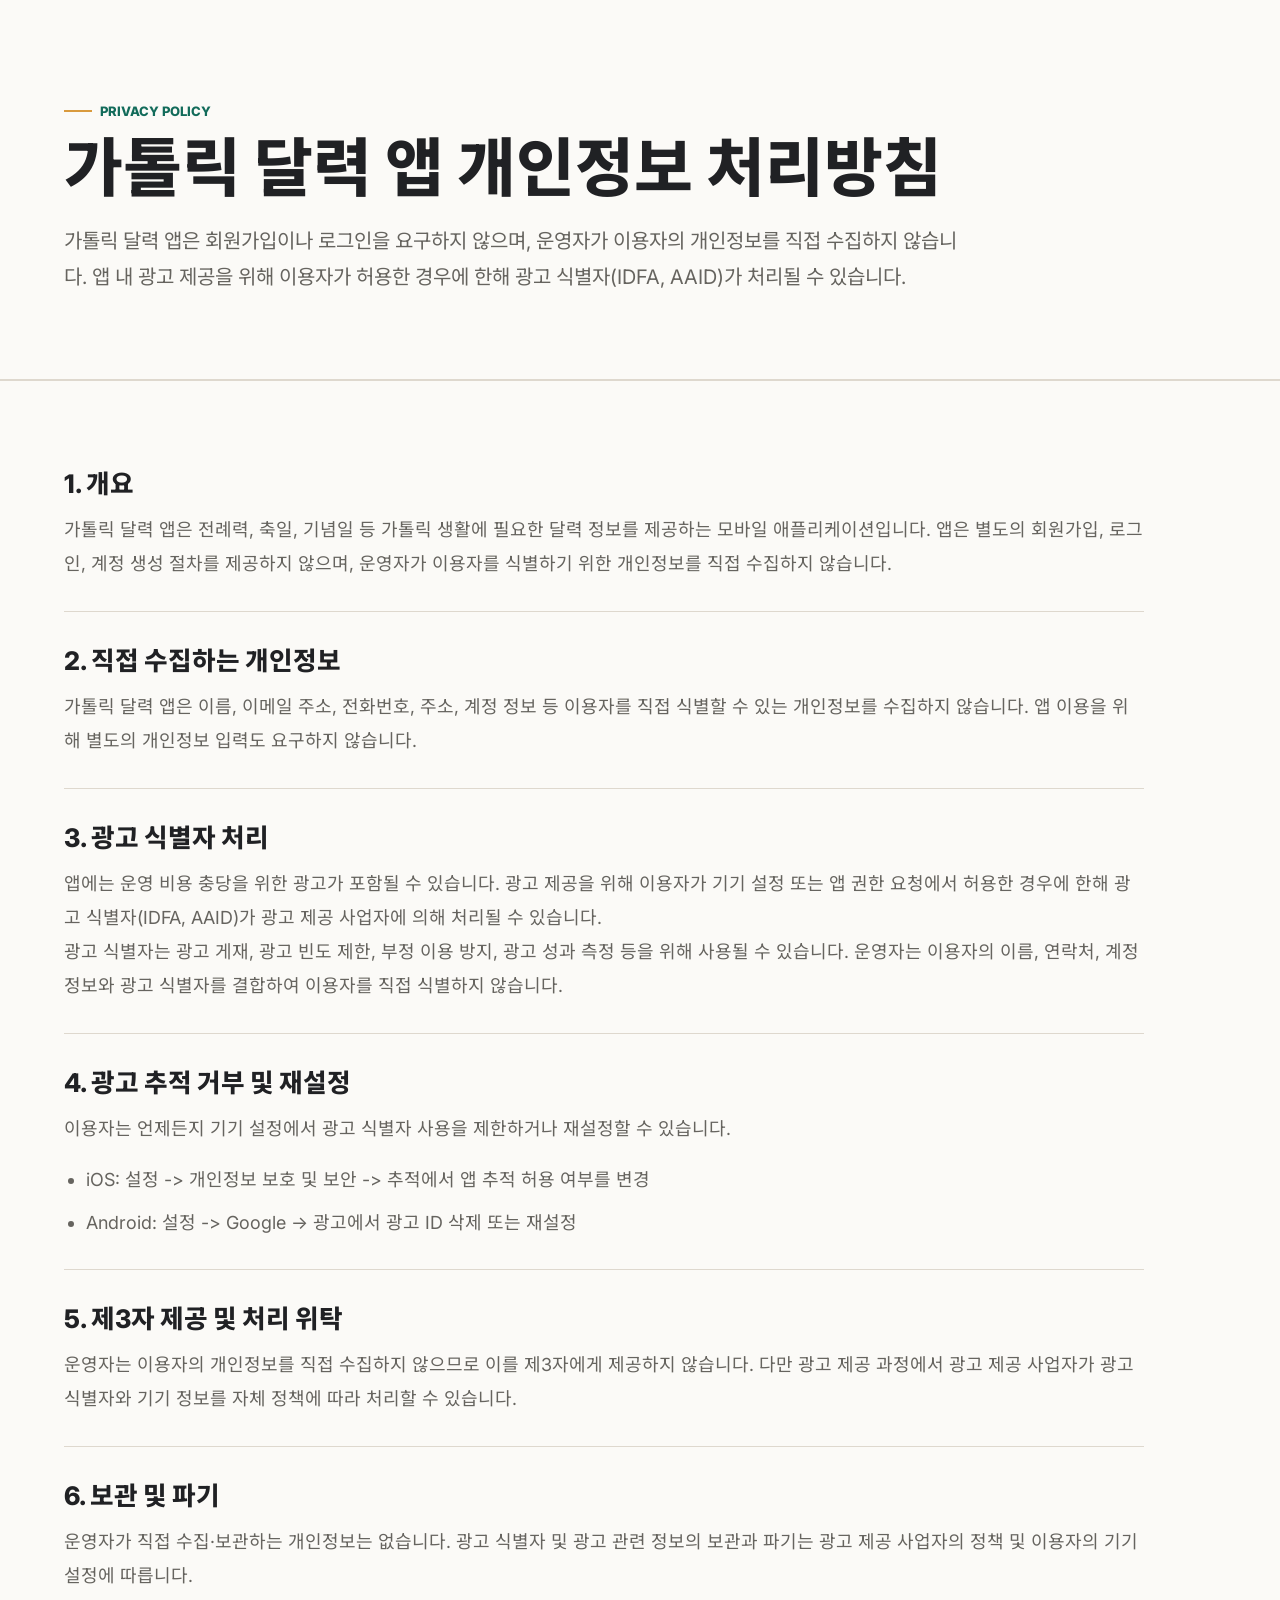
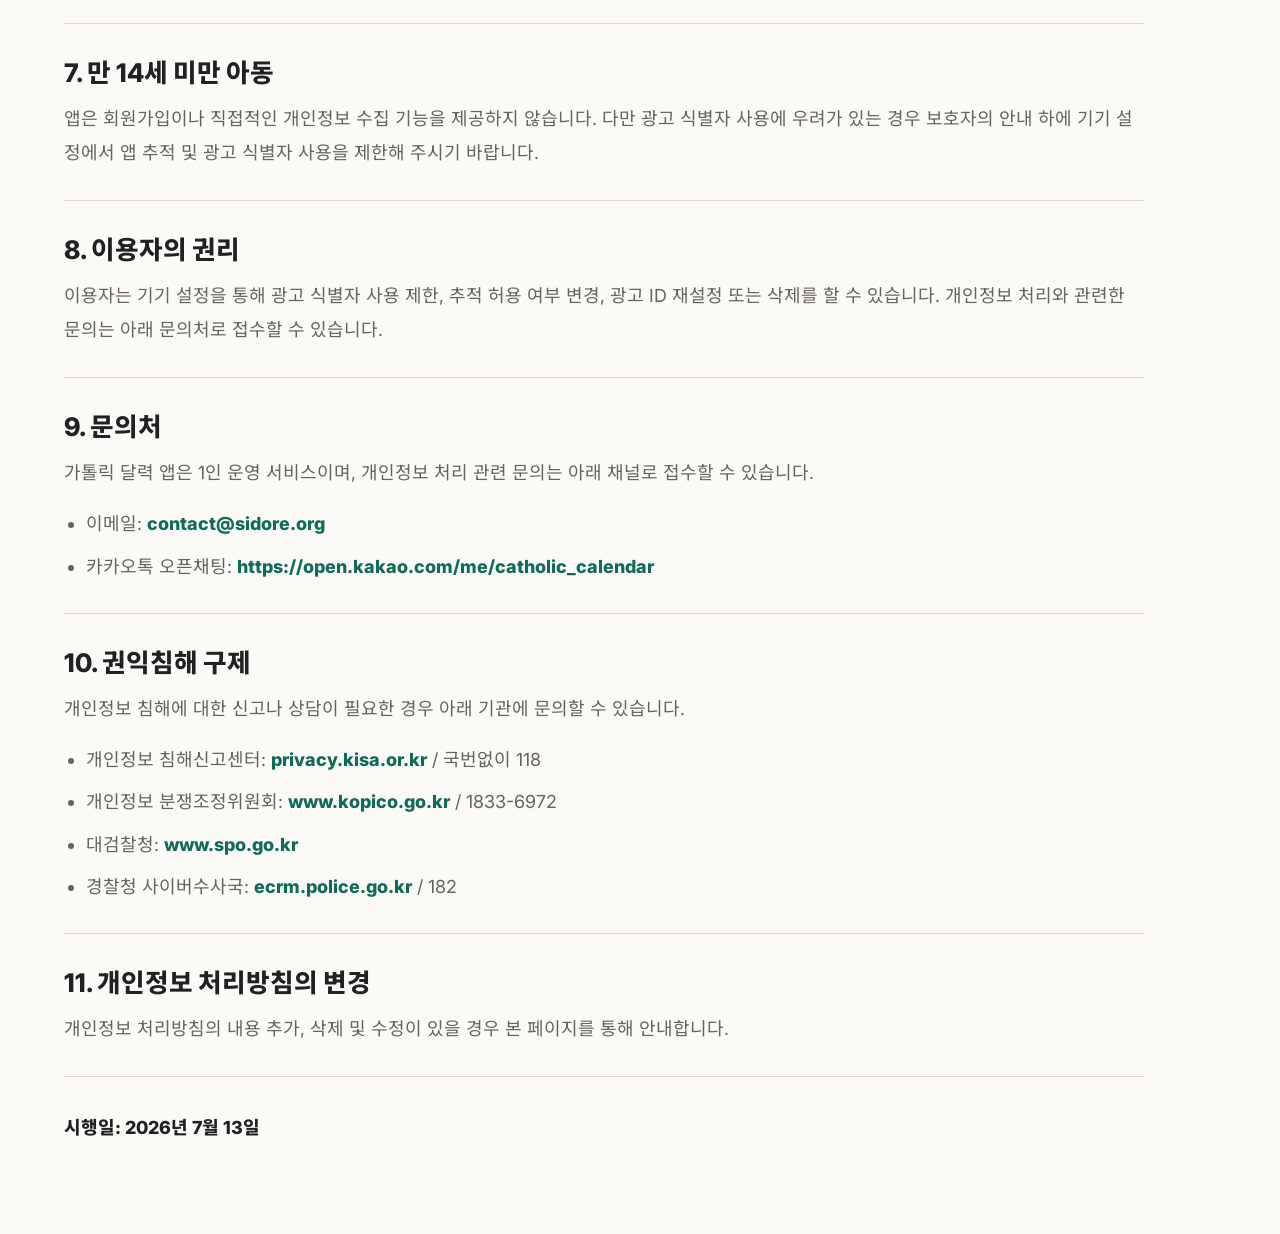
==== catholic-calendar-privacy.html @ 73e25e4c "가톨릭 달력 앱 개인정보처리방침 추가" ====
<!doctype html>
<html lang="ko">
  <head>
    <meta charset="utf-8">
    <meta name="viewport" content="width=device-width, initial-scale=1">
    <meta
      name="description"
      content="가톨릭 달력 앱 개인정보 처리방침입니다. 로그인, 회원가입, 개인정보 수집, 광고 식별자 처리, 문의처를 안내합니다."
    >
    <meta property="og:type" content="website">
    <meta property="og:title" content="가톨릭 달력 앱 개인정보 처리방침">
    <meta
      property="og:description"
      content="가톨릭 달력 앱의 개인정보 수집 여부, 광고 식별자 처리, 이용자 권리 및 문의처 안내입니다."
    >
    <meta name="theme-color" content="#f7f4ee">
    <title>개인정보 처리방침 | 가톨릭 달력 앱</title>
    <link rel="preconnect" href="https://fonts.googleapis.com">
    <link rel="preconnect" href="https://fonts.gstatic.com" crossorigin>
    <link
      href="https://fonts.googleapis.com/css2?family=Inter:wght@500;600;700;800&family=Noto+Sans+KR:wght@400;500;700;800&display=swap"
      rel="stylesheet"
    >
    <link rel="stylesheet" href="styles.css">
  </head>
  <body class="privacy-page app-policy-page">
    <main>
      <section class="page-hero" aria-labelledby="privacy-title">
        <span class="eyebrow">Privacy Policy</span>
        <h1 id="privacy-title">가톨릭 달력 앱 개인정보 처리방침</h1>
        <p>
          가톨릭 달력 앱은 회원가입이나 로그인을 요구하지 않으며, 운영자가
          이용자의 개인정보를 직접 수집하지 않습니다. 앱 내 광고 제공을 위해
          이용자가 허용한 경우에 한해 광고 식별자(IDFA, AAID)가 처리될 수 있습니다.
        </p>
      </section>

      <section class="section policy-document" aria-label="개인정보 처리방침 본문">
        <article>
          <h2>1. 개요</h2>
          <p>
            가톨릭 달력 앱은 전례력, 축일, 기념일 등 가톨릭 생활에 필요한 달력
            정보를 제공하는 모바일 애플리케이션입니다. 앱은 별도의 회원가입,
            로그인, 계정 생성 절차를 제공하지 않으며, 운영자가 이용자를 식별하기
            위한 개인정보를 직접 수집하지 않습니다.
          </p>
        </article>

        <article>
          <h2>2. 직접 수집하는 개인정보</h2>
          <p>
            가톨릭 달력 앱은 이름, 이메일 주소, 전화번호, 주소, 계정 정보 등
            이용자를 직접 식별할 수 있는 개인정보를 수집하지 않습니다. 앱 이용을
            위해 별도의 개인정보 입력도 요구하지 않습니다.
          </p>
        </article>

        <article>
          <h2>3. 광고 식별자 처리</h2>
          <p>
            앱에는 운영 비용 충당을 위한 광고가 포함될 수 있습니다. 광고 제공을
            위해 이용자가 기기 설정 또는 앱 권한 요청에서 허용한 경우에 한해
            광고 식별자(IDFA, AAID)가 광고 제공 사업자에 의해 처리될 수 있습니다.
          </p>
          <p>
            광고 식별자는 광고 게재, 광고 빈도 제한, 부정 이용 방지, 광고 성과
            측정 등을 위해 사용될 수 있습니다. 운영자는 이용자의 이름, 연락처,
            계정 정보와 광고 식별자를 결합하여 이용자를 직접 식별하지 않습니다.
          </p>
        </article>

        <article>
          <h2>4. 광고 추적 거부 및 재설정</h2>
          <p>
            이용자는 언제든지 기기 설정에서 광고 식별자 사용을 제한하거나 재설정할
            수 있습니다.
          </p>
          <ul>
            <li>iOS: 설정 -> 개인정보 보호 및 보안 -> 추적에서 앱 추적 허용 여부를 변경</li>
            <li>Android: 설정 -> Google -> 광고에서 광고 ID 삭제 또는 재설정</li>
          </ul>
        </article>

        <article>
          <h2>5. 제3자 제공 및 처리 위탁</h2>
          <p>
            운영자는 이용자의 개인정보를 직접 수집하지 않으므로 이를 제3자에게
            제공하지 않습니다. 다만 광고 제공 과정에서 광고 제공 사업자가 광고
            식별자와 기기 정보를 자체 정책에 따라 처리할 수 있습니다.
          </p>
        </article>

        <article>
          <h2>6. 보관 및 파기</h2>
          <p>
            운영자가 직접 수집·보관하는 개인정보는 없습니다. 광고 식별자 및 광고
            관련 정보의 보관과 파기는 광고 제공 사업자의 정책 및 이용자의 기기
            설정에 따릅니다.
          </p>
        </article>

        <article>
          <h2>7. 만 14세 미만 아동</h2>
          <p>
            앱은 회원가입이나 직접적인 개인정보 수집 기능을 제공하지 않습니다.
            다만 광고 식별자 사용에 우려가 있는 경우 보호자의 안내 하에 기기
            설정에서 앱 추적 및 광고 식별자 사용을 제한해 주시기 바랍니다.
          </p>
        </article>

        <article>
          <h2>8. 이용자의 권리</h2>
          <p>
            이용자는 기기 설정을 통해 광고 식별자 사용 제한, 추적 허용 여부 변경,
            광고 ID 재설정 또는 삭제를 할 수 있습니다. 개인정보 처리와 관련한
            문의는 아래 문의처로 접수할 수 있습니다.
          </p>
        </article>

        <article>
          <h2>9. 문의처</h2>
          <p>
            가톨릭 달력 앱은 1인 운영 서비스이며, 개인정보 처리 관련 문의는 아래
            채널로 접수할 수 있습니다.
          </p>
          <ul>
            <li>이메일: <a href="mailto:contact@sidore.org">contact@sidore.org</a></li>
            <li>카카오톡 오픈채팅: <a href="https://open.kakao.com/me/catholic_calendar">https://open.kakao.com/me/catholic_calendar</a></li>
          </ul>
        </article>

        <article>
          <h2>10. 권익침해 구제</h2>
          <p>
            개인정보 침해에 대한 신고나 상담이 필요한 경우 아래 기관에 문의할 수
            있습니다.
          </p>
          <ul>
            <li>개인정보 침해신고센터: <a href="https://privacy.kisa.or.kr">privacy.kisa.or.kr</a> / 국번없이 118</li>
            <li>개인정보 분쟁조정위원회: <a href="https://www.kopico.go.kr">www.kopico.go.kr</a> / 1833-6972</li>
            <li>대검찰청: <a href="https://www.spo.go.kr">www.spo.go.kr</a></li>
            <li>경찰청 사이버수사국: <a href="https://ecrm.police.go.kr">ecrm.police.go.kr</a> / 182</li>
          </ul>
        </article>

        <article>
          <h2>11. 개인정보 처리방침의 변경</h2>
          <p>
            개인정보 처리방침의 내용 추가, 삭제 및 수정이 있을 경우 본 페이지를
            통해 안내합니다.
          </p>
        </article>

        <p class="effective-date">시행일: 2026년 7월 13일</p>
      </section>
    </main>
  </body>
</html>
---- styles.css ----
:root {
  --ink: #202124;
  --subtle: #66645f;
  --paper: #fbfaf7;
  --warm: #f2ede4;
  --line: #ded8ce;
  --accent: #126b5a;
  --accent-strong: #0d4c40;
  --sun: #d99a3d;
  --white: #ffffff;
  --shadow: 0 24px 60px rgba(31, 29, 25, 0.12);
  --page-max: 1040px;
  --page-gutter: clamp(22px, 5vw, 64px);
}

* {
  box-sizing: border-box;
}

html {
  scroll-behavior: smooth;
}

body {
  margin: 0;
  background: var(--paper);
  color: var(--ink);
  font-family: "Inter", "Noto Sans KR", system-ui, -apple-system, BlinkMacSystemFont, sans-serif;
  letter-spacing: 0;
}

a {
  color: inherit;
  text-decoration: none;
}

img {
  display: block;
  max-width: 100%;
}

.site-header {
  position: sticky;
  top: 0;
  z-index: 10;
  display: flex;
  align-items: center;
  justify-content: space-between;
  min-height: 72px;
  padding-right: max(var(--page-gutter), calc((100vw - var(--page-max)) / 2));
  padding-left: max(var(--page-gutter), calc((100vw - var(--page-max)) / 2));
  border-bottom: 1px solid rgba(32, 33, 36, 0.08);
  background: rgba(251, 250, 247, 0.88);
  backdrop-filter: blur(18px);
}

.brand {
  display: inline-flex;
  align-items: center;
  gap: 10px;
  font-weight: 800;
}

.brand-mark {
  display: grid;
  width: 34px;
  height: 34px;
  place-items: center;
  border-radius: 8px;
  background: var(--ink);
  color: var(--white);
  font-weight: 800;
}

.site-nav {
  display: flex;
  align-items: center;
  gap: 26px;
  color: var(--subtle);
  font-size: 15px;
  font-weight: 700;
}

.site-nav a:hover {
  color: var(--accent);
}

.site-nav a[aria-current="page"] {
  color: var(--ink);
}

.hero {
  display: grid;
  grid-template-columns: minmax(0, 0.95fr) minmax(320px, 1.05fr);
  gap: 42px;
  align-items: center;
  min-height: calc(100svh - 72px);
  padding: 72px max(var(--page-gutter), calc((100vw - var(--page-max)) / 2)) 58px;
}

.hero-copy {
  max-width: 720px;
}

.eyebrow,
.section-kicker {
  display: inline-flex;
  align-items: center;
  gap: 8px;
  margin: 0 0 16px;
  color: var(--accent);
  font-size: 13px;
  font-weight: 800;
  text-transform: uppercase;
}

.eyebrow::before,
.section-kicker::before {
  content: "";
  width: 28px;
  height: 2px;
  background: var(--sun);
}

h1,
h2,
h3,
p {
  margin-top: 0;
}

h1 {
  max-width: 720px;
  margin-bottom: 24px;
  font-size: clamp(40px, 5vw, 72px);
  line-height: 1.03;
  font-weight: 800;
}

h2 {
  margin-bottom: 0;
  font-size: clamp(28px, 3vw, 46px);
  line-height: 1.16;
  font-weight: 800;
}

h3 {
  margin-bottom: 18px;
  font-size: 24px;
}

.hero-text {
  max-width: 620px;
  margin-bottom: 34px;
  color: var(--subtle);
  font-size: 20px;
  line-height: 1.75;
}

.hero-actions {
  display: flex;
  flex-wrap: wrap;
  gap: 12px;
}

.primary-action,
.secondary-action {
  display: inline-flex;
  align-items: center;
  justify-content: center;
  min-height: 50px;
  padding: 0 22px;
  border-radius: 8px;
  font-weight: 800;
}

.primary-action {
  background: var(--accent);
  color: var(--white);
}

.primary-action:hover {
  background: var(--accent-strong);
}

.secondary-action {
  border: 1px solid var(--line);
  background: rgba(255, 255, 255, 0.52);
}

.hero-visual {
  margin: 0;
}

.hero-visual img {
  width: 100%;
  aspect-ratio: 1.25;
  object-fit: cover;
  border-radius: 8px;
  box-shadow: var(--shadow);
}

.section {
  padding: 88px max(var(--page-gutter), calc((100vw - var(--page-max)) / 2));
  border-top: 1px solid var(--line);
}

.intro,
.split {
  display: grid;
  grid-template-columns: minmax(240px, 0.88fr) minmax(0, 1.12fr);
  gap: 54px;
  align-items: start;
}

.intro p,
.body-copy p {
  color: var(--subtle);
  font-size: 18px;
  line-height: 1.9;
}

.service-grid {
  display: grid;
  grid-template-columns: repeat(3, minmax(0, 1fr));
  gap: 18px;
}

.section-heading {
  grid-column: 1 / -1;
  margin-bottom: 18px;
}

.service-narrative {
  grid-column: 1 / -1;
  display: grid;
  grid-template-columns: repeat(2, minmax(0, 1fr));
  gap: 28px;
  margin-bottom: 24px;
  padding: 30px 0 34px;
  border-top: 1px solid var(--line);
  border-bottom: 1px solid var(--line);
}

.service-narrative p {
  margin: 0;
  color: var(--subtle);
  font-size: 18px;
  line-height: 1.9;
}

.service-narrative strong {
  color: var(--ink);
  font-weight: 800;
}

.service-card {
  min-height: 310px;
  padding: 30px;
  border: 1px solid var(--line);
  border-radius: 8px;
  background: var(--white);
}

.service-card p {
  color: var(--subtle);
  font-size: 16px;
  line-height: 1.8;
}

.card-index {
  display: block;
  margin-bottom: 46px;
  color: var(--accent);
  font-weight: 800;
}

.muted-band {
  background: var(--warm);
}

.policy-list {
  display: grid;
  gap: 16px;
  margin: 8px 0 0;
}

.policy-list div {
  display: grid;
  grid-template-columns: 128px 1fr;
  gap: 20px;
  padding-top: 16px;
  border-top: 1px solid rgba(32, 33, 36, 0.14);
}

.policy-list dt {
  font-weight: 800;
}

.policy-list dd {
  margin: 0;
  color: var(--subtle);
  line-height: 1.8;
}

.policy-list a {
  color: var(--accent);
  font-weight: 800;
}

.text-link {
  display: inline-flex;
  margin-top: 28px;
  color: var(--accent);
  font-weight: 800;
}

.text-link:hover {
  color: var(--accent-strong);
}


.privacy-page {
  --page-max: 1180px;
}

.privacy-page .page-hero p {
  max-width: 900px;
}

.privacy-page .policy-document {
  max-width: none;
}

.privacy-page .policy-document article,
.privacy-page .policy-document .effective-date {
  width: min(100%, 1080px);
}

.page-hero {
  padding: 96px max(var(--page-gutter), calc((100vw - var(--page-max)) / 2)) 64px;
  border-bottom: 1px solid var(--line);
}

.page-hero h1 {
  max-width: 920px;
  margin-bottom: 22px;
}

.page-hero p {
  max-width: 760px;
  color: var(--subtle);
  font-size: 20px;
  line-height: 1.8;
}

.policy-document {
  display: grid;
  gap: 34px;
  max-width: 980px;
}

.policy-document article {
  padding-bottom: 30px;
  border-bottom: 1px solid var(--line);
}

.policy-document h2 {
  margin-bottom: 14px;
  font-size: clamp(22px, 2vw, 30px);
}

.policy-document p {
  margin-bottom: 0;
  color: var(--subtle);
  font-size: 18px;
  line-height: 1.9;
}


.policy-document ul {
  display: grid;
  gap: 10px;
  margin: 18px 0 0;
  padding-left: 22px;
  color: var(--subtle);
  font-size: 18px;
  line-height: 1.8;
}

.policy-document a {
  color: var(--accent);
  font-weight: 800;
}

.effective-date {
  color: var(--ink) !important;
  font-weight: 800;
}

.not-found {
  display: grid;
  min-height: 100svh;
  align-content: center;
  justify-items: start;
  padding: max(var(--page-gutter), calc((100vw - var(--page-max)) / 2));
}

.not-found h1 {
  margin-bottom: 18px;
}

.not-found p {
  margin-bottom: 28px;
  color: var(--subtle);
  font-size: 20px;
  line-height: 1.7;
}

@media (max-width: 920px) {
  .site-header {
    align-items: flex-start;
    flex-direction: column;
    gap: 16px;
    padding-top: 18px;
    padding-bottom: 18px;
  }

  .site-nav {
    width: 100%;
    gap: 0;
    justify-content: space-between;
    font-size: 14px;
  }

  .hero,
  .intro,
  .split {
    grid-template-columns: 1fr;
  }

  .hero {
    min-height: auto;
    padding-top: 54px;
  }

  .service-grid,
  .service-narrative {
    grid-template-columns: 1fr;
  }

  .service-card {
    min-height: 0;
  }
}

@media (max-width: 560px) {
  .site-header {
    position: static;
  }

  .site-nav {
    display: grid;
    grid-template-columns: repeat(2, 1fr);
    row-gap: 10px;
  }

  .hero,
  .section {
    padding-right: 22px;
    padding-left: 22px;
  }

  h1 {
    font-size: 40px;
  }

  .hero-text,
  .intro p,
  .body-copy p {
    font-size: 17px;
  }

  .hero-actions a {
    width: 100%;
  }

  .policy-list div {
    grid-template-columns: 1fr;
    gap: 6px;
  }
}
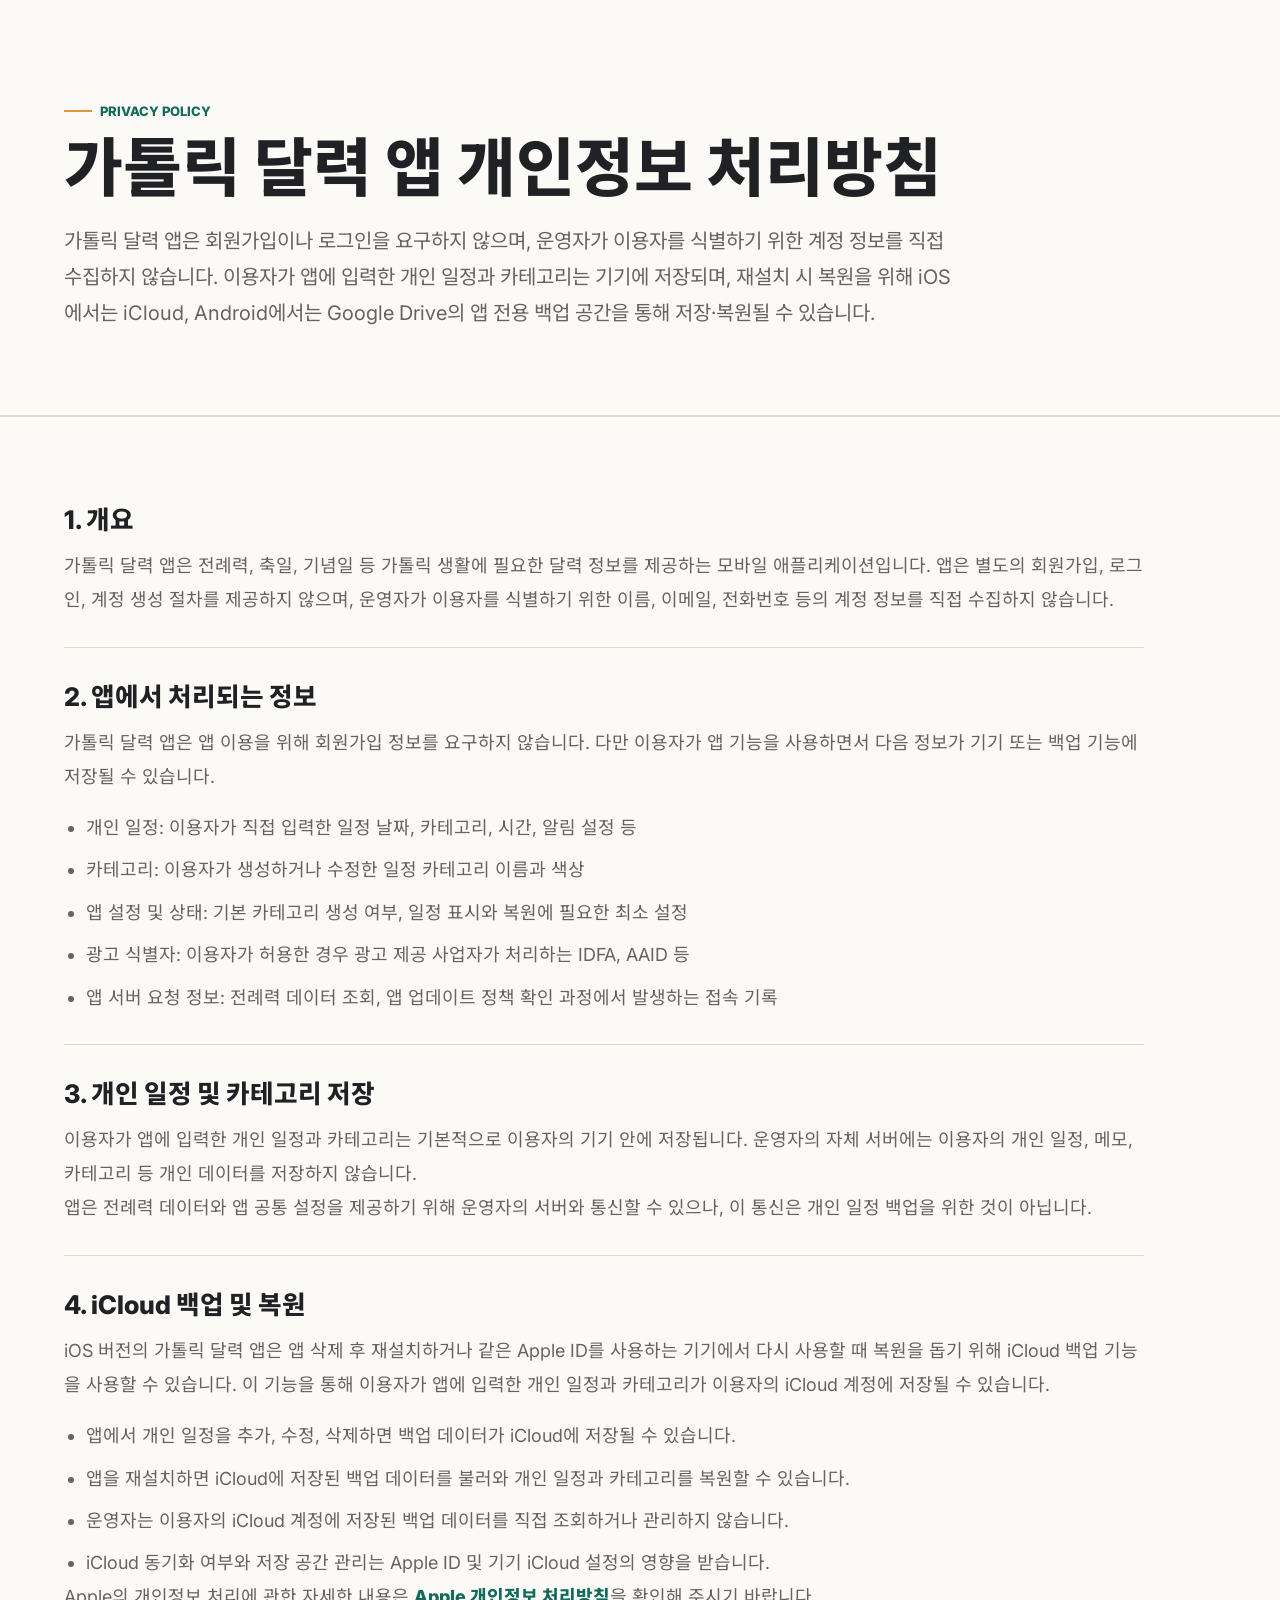
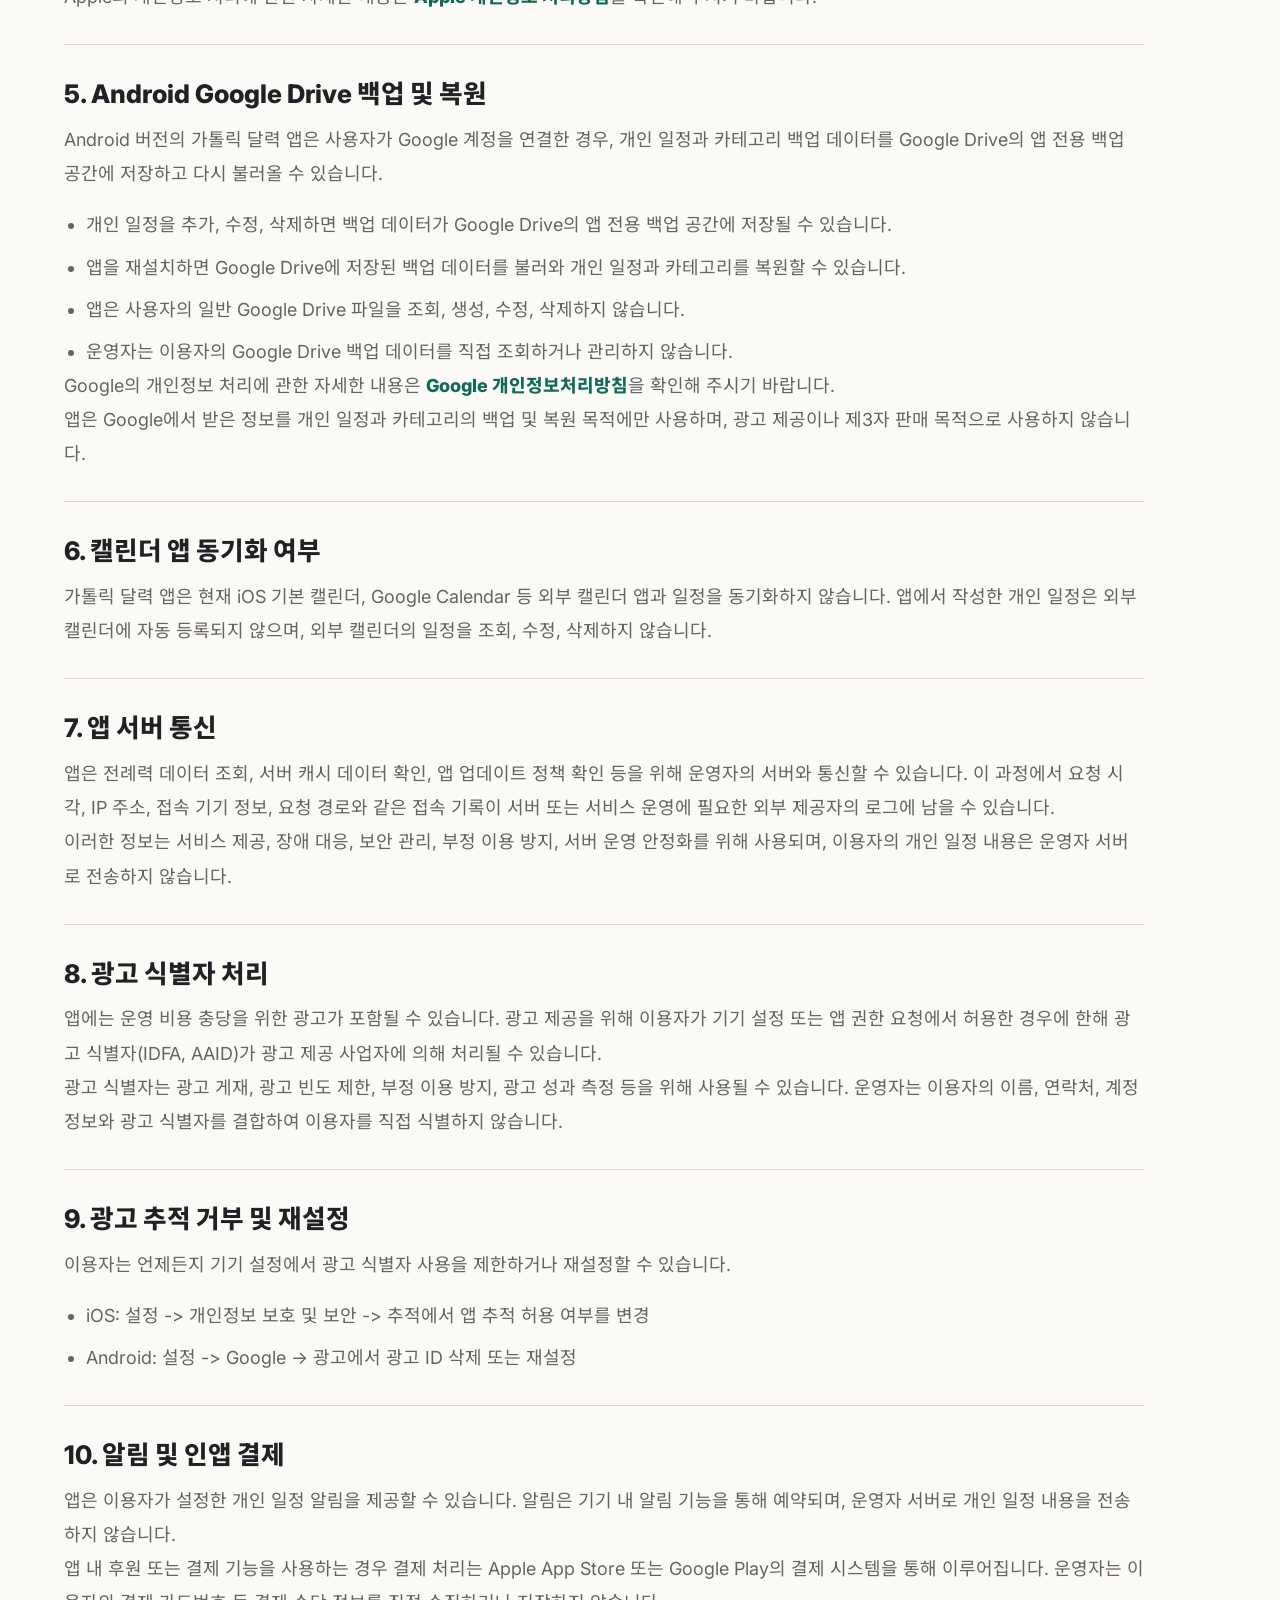
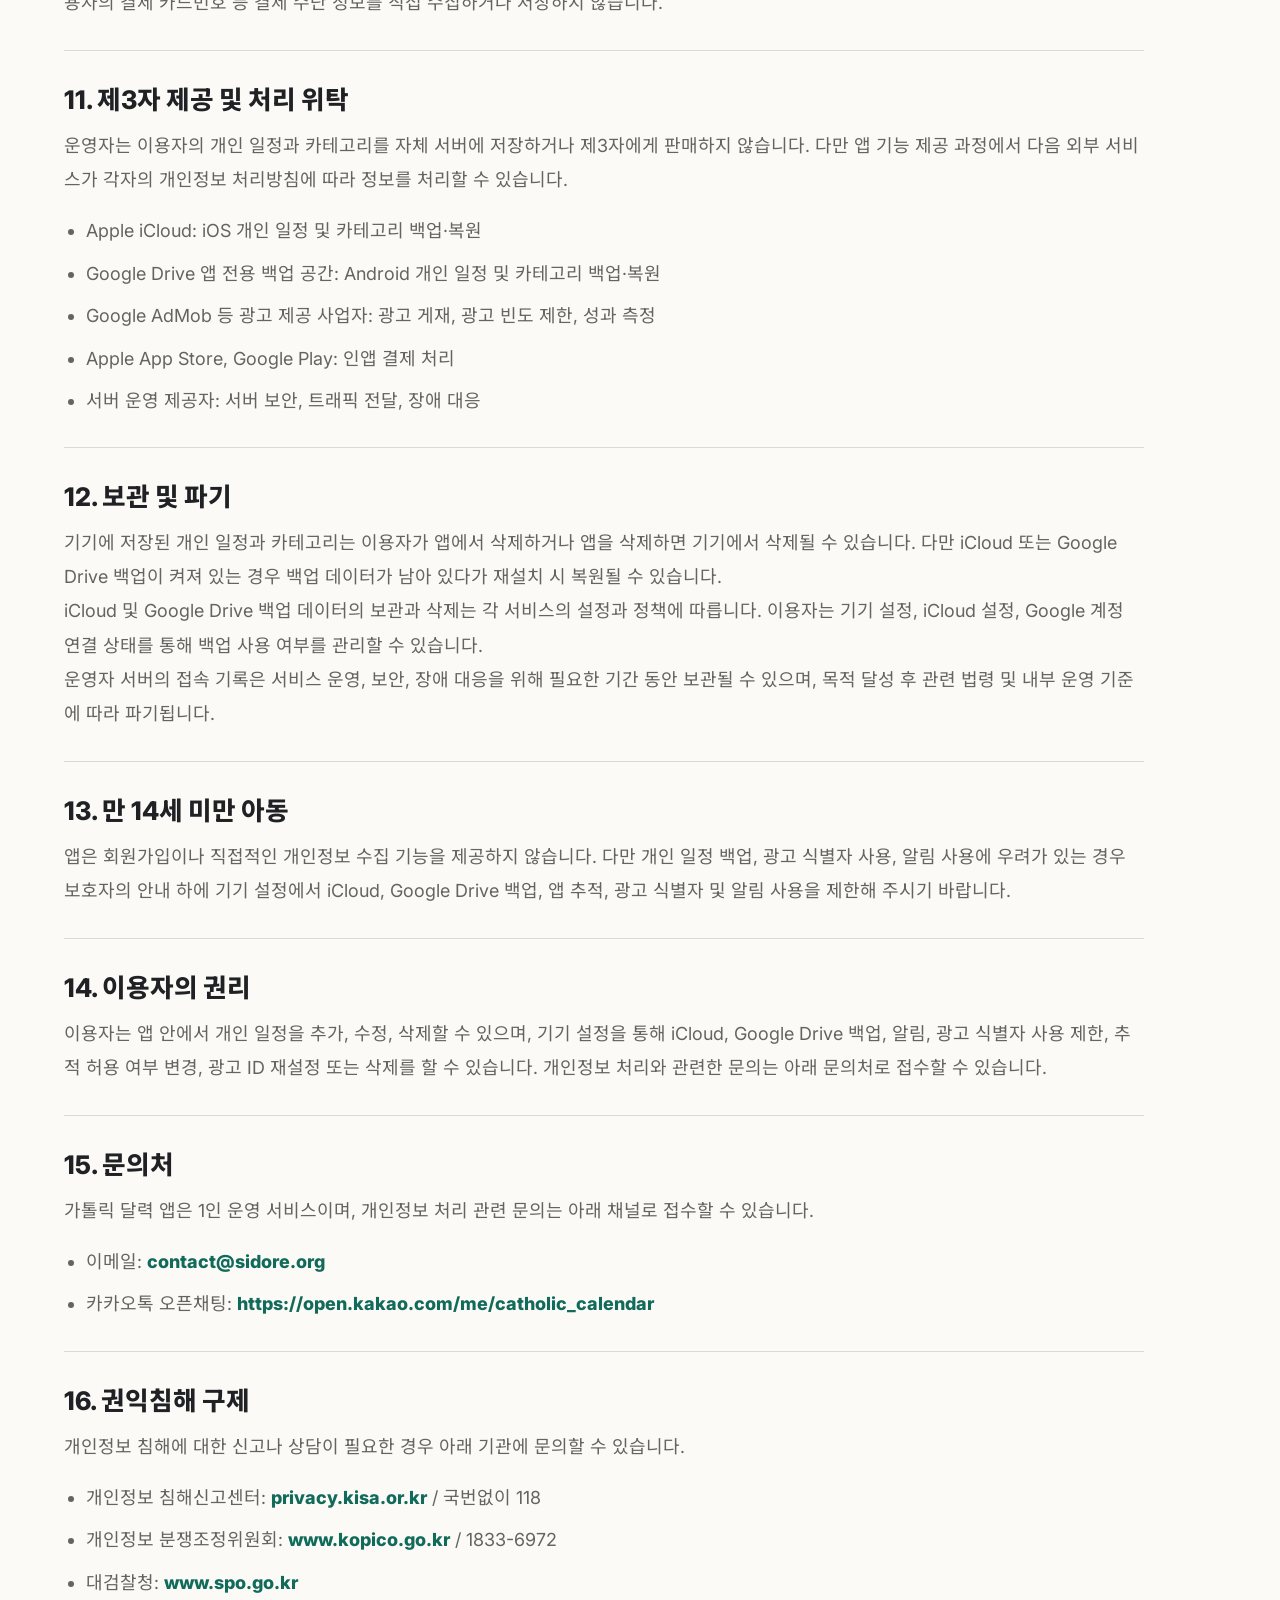
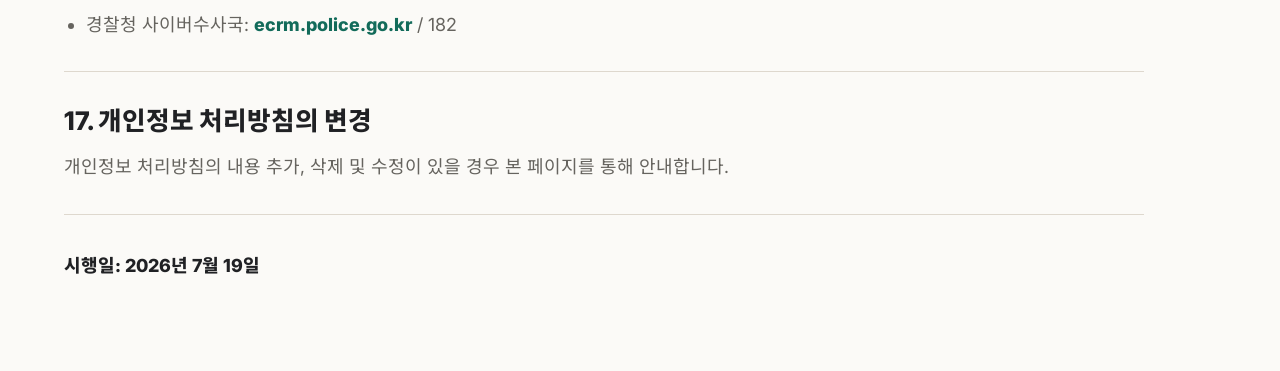
==== commit fdb28f21: "icloud / google 동기화 정보 추가" ====
--- a/catholic-calendar-privacy.html
+++ b/catholic-calendar-privacy.html
@@ -5,13 +5,13 @@
     <meta name="viewport" content="width=device-width, initial-scale=1">
     <meta
       name="description"
-      content="가톨릭 달력 앱 개인정보 처리방침입니다. 로그인, 회원가입, 개인정보 수집, 광고 식별자 처리, 문의처를 안내합니다."
+      content="가톨릭 달력 앱 개인정보 처리방침입니다. 개인 일정 저장, iCloud 및 Google Drive 앱 전용 백업, 앱 서버 통신, 광고 식별자 처리, 문의처를 안내합니다."
     >
     <meta property="og:type" content="website">
     <meta property="og:title" content="가톨릭 달력 앱 개인정보 처리방침">
     <meta
       property="og:description"
-      content="가톨릭 달력 앱의 개인정보 수집 여부, 광고 식별자 처리, 이용자 권리 및 문의처 안내입니다."
+      content="가톨릭 달력 앱의 개인 일정 저장, iCloud 및 Google Drive 앱 전용 백업, 광고 식별자 처리, 이용자 권리 및 문의처 안내입니다."
     >
     <meta name="theme-color" content="#f7f4ee">
     <title>개인정보 처리방침 | 가톨릭 달력 앱</title>
@@ -30,8 +30,10 @@
         <h1 id="privacy-title">가톨릭 달력 앱 개인정보 처리방침</h1>
         <p>
           가톨릭 달력 앱은 회원가입이나 로그인을 요구하지 않으며, 운영자가
-          이용자의 개인정보를 직접 수집하지 않습니다. 앱 내 광고 제공을 위해
-          이용자가 허용한 경우에 한해 광고 식별자(IDFA, AAID)가 처리될 수 있습니다.
+          이용자를 식별하기 위한 계정 정보를 직접 수집하지 않습니다. 이용자가
+          앱에 입력한 개인 일정과 카테고리는 기기에 저장되며, 재설치 시 복원을
+          위해 iOS에서는 iCloud, Android에서는 Google Drive의 앱 전용 백업 공간을
+          통해 저장·복원될 수 있습니다.
         </p>
       </section>
 
@@ -42,21 +44,111 @@
             가톨릭 달력 앱은 전례력, 축일, 기념일 등 가톨릭 생활에 필요한 달력
             정보를 제공하는 모바일 애플리케이션입니다. 앱은 별도의 회원가입,
             로그인, 계정 생성 절차를 제공하지 않으며, 운영자가 이용자를 식별하기
-            위한 개인정보를 직접 수집하지 않습니다.
-          </p>
-        </article>
-
-        <article>
-          <h2>2. 직접 수집하는 개인정보</h2>
-          <p>
-            가톨릭 달력 앱은 이름, 이메일 주소, 전화번호, 주소, 계정 정보 등
-            이용자를 직접 식별할 수 있는 개인정보를 수집하지 않습니다. 앱 이용을
-            위해 별도의 개인정보 입력도 요구하지 않습니다.
-          </p>
-        </article>
-
-        <article>
-          <h2>3. 광고 식별자 처리</h2>
+            위한 이름, 이메일, 전화번호 등의 계정 정보를 직접 수집하지 않습니다.
+          </p>
+        </article>
+
+        <article>
+          <h2>2. 앱에서 처리되는 정보</h2>
+          <p>
+            가톨릭 달력 앱은 앱 이용을 위해 회원가입 정보를 요구하지 않습니다.
+            다만 이용자가 앱 기능을 사용하면서 다음 정보가 기기 또는 백업 기능에
+            저장될 수 있습니다.
+          </p>
+          <ul>
+            <li>개인 일정: 이용자가 직접 입력한 일정 날짜, 카테고리, 시간, 알림 설정 등</li>
+            <li>카테고리: 이용자가 생성하거나 수정한 일정 카테고리 이름과 색상</li>
+            <li>앱 설정 및 상태: 기본 카테고리 생성 여부, 일정 표시와 복원에 필요한 최소 설정</li>
+            <li>광고 식별자: 이용자가 허용한 경우 광고 제공 사업자가 처리하는 IDFA, AAID 등</li>
+            <li>앱 서버 요청 정보: 전례력 데이터 조회, 앱 업데이트 정책 확인 과정에서 발생하는 접속 기록</li>
+          </ul>
+        </article>
+
+        <article>
+          <h2>3. 개인 일정 및 카테고리 저장</h2>
+          <p>
+            이용자가 앱에 입력한 개인 일정과 카테고리는 기본적으로 이용자의
+            기기 안에 저장됩니다. 운영자의 자체 서버에는 이용자의 개인 일정,
+            메모, 카테고리 등 개인 데이터를 저장하지 않습니다.
+          </p>
+          <p>
+            앱은 전례력 데이터와 앱 공통 설정을 제공하기 위해 운영자의 서버와
+            통신할 수 있으나, 이 통신은 개인 일정 백업을 위한 것이 아닙니다.
+          </p>
+        </article>
+
+        <article>
+          <h2>4. iCloud 백업 및 복원</h2>
+          <p>
+            iOS 버전의 가톨릭 달력 앱은 앱 삭제 후 재설치하거나 같은 Apple ID를
+            사용하는 기기에서 다시 사용할 때 복원을 돕기 위해 iCloud 백업 기능을
+            사용할 수 있습니다. 이 기능을 통해 이용자가 앱에 입력한 개인 일정과
+            카테고리가 이용자의 iCloud 계정에 저장될 수 있습니다.
+          </p>
+          <ul>
+            <li>앱에서 개인 일정을 추가, 수정, 삭제하면 백업 데이터가 iCloud에 저장될 수 있습니다.</li>
+            <li>앱을 재설치하면 iCloud에 저장된 백업 데이터를 불러와 개인 일정과 카테고리를 복원할 수 있습니다.</li>
+            <li>운영자는 이용자의 iCloud 계정에 저장된 백업 데이터를 직접 조회하거나 관리하지 않습니다.</li>
+            <li>iCloud 동기화 여부와 저장 공간 관리는 Apple ID 및 기기 iCloud 설정의 영향을 받습니다.</li>
+          </ul>
+          <p>
+            Apple의 개인정보 처리에 관한 자세한 내용은
+            <a href="https://www.apple.com/legal/privacy/">Apple 개인정보 처리방침</a>을
+            확인해 주시기 바랍니다.
+          </p>
+        </article>
+
+        <article>
+          <h2>5. Android Google Drive 백업 및 복원</h2>
+          <p>
+            Android 버전의 가톨릭 달력 앱은 사용자가 Google 계정을 연결한 경우,
+            개인 일정과 카테고리 백업 데이터를 Google Drive의 앱 전용 백업 공간에
+            저장하고 다시 불러올 수 있습니다.
+          </p>
+          <ul>
+            <li>개인 일정을 추가, 수정, 삭제하면 백업 데이터가 Google Drive의 앱 전용 백업 공간에 저장될 수 있습니다.</li>
+            <li>앱을 재설치하면 Google Drive에 저장된 백업 데이터를 불러와 개인 일정과 카테고리를 복원할 수 있습니다.</li>
+            <li>앱은 사용자의 일반 Google Drive 파일을 조회, 생성, 수정, 삭제하지 않습니다.</li>
+            <li>운영자는 이용자의 Google Drive 백업 데이터를 직접 조회하거나 관리하지 않습니다.</li>
+          </ul>
+          <p>
+            Google의 개인정보 처리에 관한 자세한 내용은
+            <a href="https://policies.google.com/privacy">Google 개인정보처리방침</a>을
+            확인해 주시기 바랍니다.
+          </p>
+          <p>
+            앱은 Google에서 받은 정보를 개인 일정과 카테고리의 백업 및 복원 목적에만
+            사용하며, 광고 제공이나 제3자 판매 목적으로 사용하지 않습니다.
+          </p>
+        </article>
+
+        <article>
+          <h2>6. 캘린더 앱 동기화 여부</h2>
+          <p>
+            가톨릭 달력 앱은 현재 iOS 기본 캘린더, Google Calendar 등 외부
+            캘린더 앱과 일정을 동기화하지 않습니다. 앱에서 작성한 개인 일정은
+            외부 캘린더에 자동 등록되지 않으며, 외부 캘린더의 일정을 조회, 수정,
+            삭제하지 않습니다.
+          </p>
+        </article>
+
+        <article>
+          <h2>7. 앱 서버 통신</h2>
+          <p>
+            앱은 전례력 데이터 조회, 서버 캐시 데이터 확인, 앱 업데이트 정책 확인
+            등을 위해 운영자의 서버와 통신할 수 있습니다. 이 과정에서 요청 시각,
+            IP 주소, 접속 기기 정보, 요청 경로와 같은 접속 기록이 서버 또는
+            서비스 운영에 필요한 외부 제공자의 로그에 남을 수 있습니다.
+          </p>
+          <p>
+            이러한 정보는 서비스 제공, 장애 대응, 보안 관리, 부정 이용 방지,
+            서버 운영 안정화를 위해 사용되며, 이용자의 개인 일정 내용은 운영자
+            서버로 전송하지 않습니다.
+          </p>
+        </article>
+
+        <article>
+          <h2>8. 광고 식별자 처리</h2>
           <p>
             앱에는 운영 비용 충당을 위한 광고가 포함될 수 있습니다. 광고 제공을
             위해 이용자가 기기 설정 또는 앱 권한 요청에서 허용한 경우에 한해
@@ -70,7 +162,7 @@
         </article>
 
         <article>
-          <h2>4. 광고 추적 거부 및 재설정</h2>
+          <h2>9. 광고 추적 거부 및 재설정</h2>
           <p>
             이용자는 언제든지 기기 설정에서 광고 식별자 사용을 제한하거나 재설정할
             수 있습니다.
@@ -82,43 +174,77 @@
         </article>
 
         <article>
-          <h2>5. 제3자 제공 및 처리 위탁</h2>
-          <p>
-            운영자는 이용자의 개인정보를 직접 수집하지 않으므로 이를 제3자에게
-            제공하지 않습니다. 다만 광고 제공 과정에서 광고 제공 사업자가 광고
-            식별자와 기기 정보를 자체 정책에 따라 처리할 수 있습니다.
-          </p>
-        </article>
-
-        <article>
-          <h2>6. 보관 및 파기</h2>
-          <p>
-            운영자가 직접 수집·보관하는 개인정보는 없습니다. 광고 식별자 및 광고
-            관련 정보의 보관과 파기는 광고 제공 사업자의 정책 및 이용자의 기기
-            설정에 따릅니다.
-          </p>
-        </article>
-
-        <article>
-          <h2>7. 만 14세 미만 아동</h2>
+          <h2>10. 알림 및 인앱 결제</h2>
+          <p>
+            앱은 이용자가 설정한 개인 일정 알림을 제공할 수 있습니다. 알림은
+            기기 내 알림 기능을 통해 예약되며, 운영자 서버로 개인 일정 내용을
+            전송하지 않습니다.
+          </p>
+          <p>
+            앱 내 후원 또는 결제 기능을 사용하는 경우 결제 처리는 Apple App Store
+            또는 Google Play의 결제 시스템을 통해 이루어집니다. 운영자는 이용자의
+            결제 카드번호 등 결제 수단 정보를 직접 수집하거나 저장하지 않습니다.
+          </p>
+        </article>
+
+        <article>
+          <h2>11. 제3자 제공 및 처리 위탁</h2>
+          <p>
+            운영자는 이용자의 개인 일정과 카테고리를 자체 서버에 저장하거나
+            제3자에게 판매하지 않습니다. 다만 앱 기능 제공 과정에서 다음 외부
+            서비스가 각자의 개인정보 처리방침에 따라 정보를 처리할 수 있습니다.
+          </p>
+          <ul>
+            <li>Apple iCloud: iOS 개인 일정 및 카테고리 백업·복원</li>
+            <li>Google Drive 앱 전용 백업 공간: Android 개인 일정 및 카테고리 백업·복원</li>
+            <li>Google AdMob 등 광고 제공 사업자: 광고 게재, 광고 빈도 제한, 성과 측정</li>
+            <li>Apple App Store, Google Play: 인앱 결제 처리</li>
+            <li>서버 운영 제공자: 서버 보안, 트래픽 전달, 장애 대응</li>
+          </ul>
+        </article>
+
+        <article>
+          <h2>12. 보관 및 파기</h2>
+          <p>
+            기기에 저장된 개인 일정과 카테고리는 이용자가 앱에서 삭제하거나 앱을
+            삭제하면 기기에서 삭제될 수 있습니다. 다만 iCloud 또는 Google Drive 백업이
+            켜져 있는 경우 백업 데이터가 남아 있다가 재설치 시 복원될 수
+            있습니다.
+          </p>
+          <p>
+            iCloud 및 Google Drive 백업 데이터의 보관과 삭제는 각 서비스의 설정과
+            정책에 따릅니다. 이용자는 기기 설정, iCloud 설정, Google 계정 연결 상태를
+            통해 백업 사용 여부를 관리할 수 있습니다.
+          </p>
+          <p>
+            운영자 서버의 접속 기록은 서비스 운영, 보안, 장애 대응을 위해 필요한
+            기간 동안 보관될 수 있으며, 목적 달성 후 관련 법령 및 내부 운영
+            기준에 따라 파기됩니다.
+          </p>
+        </article>
+
+        <article>
+          <h2>13. 만 14세 미만 아동</h2>
           <p>
             앱은 회원가입이나 직접적인 개인정보 수집 기능을 제공하지 않습니다.
-            다만 광고 식별자 사용에 우려가 있는 경우 보호자의 안내 하에 기기
-            설정에서 앱 추적 및 광고 식별자 사용을 제한해 주시기 바랍니다.
-          </p>
-        </article>
-
-        <article>
-          <h2>8. 이용자의 권리</h2>
-          <p>
-            이용자는 기기 설정을 통해 광고 식별자 사용 제한, 추적 허용 여부 변경,
-            광고 ID 재설정 또는 삭제를 할 수 있습니다. 개인정보 처리와 관련한
-            문의는 아래 문의처로 접수할 수 있습니다.
-          </p>
-        </article>
-
-        <article>
-          <h2>9. 문의처</h2>
+            다만 개인 일정 백업, 광고 식별자 사용, 알림 사용에 우려가 있는 경우
+            보호자의 안내 하에 기기 설정에서 iCloud, Google Drive 백업, 앱 추적,
+            광고 식별자 및 알림 사용을 제한해 주시기 바랍니다.
+          </p>
+        </article>
+
+        <article>
+          <h2>14. 이용자의 권리</h2>
+          <p>
+            이용자는 앱 안에서 개인 일정을 추가, 수정, 삭제할 수 있으며, 기기
+            설정을 통해 iCloud, Google Drive 백업, 알림, 광고 식별자 사용 제한, 추적
+            허용 여부 변경, 광고 ID 재설정 또는 삭제를 할 수 있습니다.
+            개인정보 처리와 관련한 문의는 아래 문의처로 접수할 수 있습니다.
+          </p>
+        </article>
+
+        <article>
+          <h2>15. 문의처</h2>
           <p>
             가톨릭 달력 앱은 1인 운영 서비스이며, 개인정보 처리 관련 문의는 아래
             채널로 접수할 수 있습니다.
@@ -130,7 +256,7 @@
         </article>
 
         <article>
-          <h2>10. 권익침해 구제</h2>
+          <h2>16. 권익침해 구제</h2>
           <p>
             개인정보 침해에 대한 신고나 상담이 필요한 경우 아래 기관에 문의할 수
             있습니다.
@@ -144,14 +270,14 @@
         </article>
 
         <article>
-          <h2>11. 개인정보 처리방침의 변경</h2>
+          <h2>17. 개인정보 처리방침의 변경</h2>
           <p>
             개인정보 처리방침의 내용 추가, 삭제 및 수정이 있을 경우 본 페이지를
             통해 안내합니다.
           </p>
         </article>
 
-        <p class="effective-date">시행일: 2026년 7월 13일</p>
+        <p class="effective-date">시행일: 2026년 7월 19일</p>
       </section>
     </main>
   </body>
